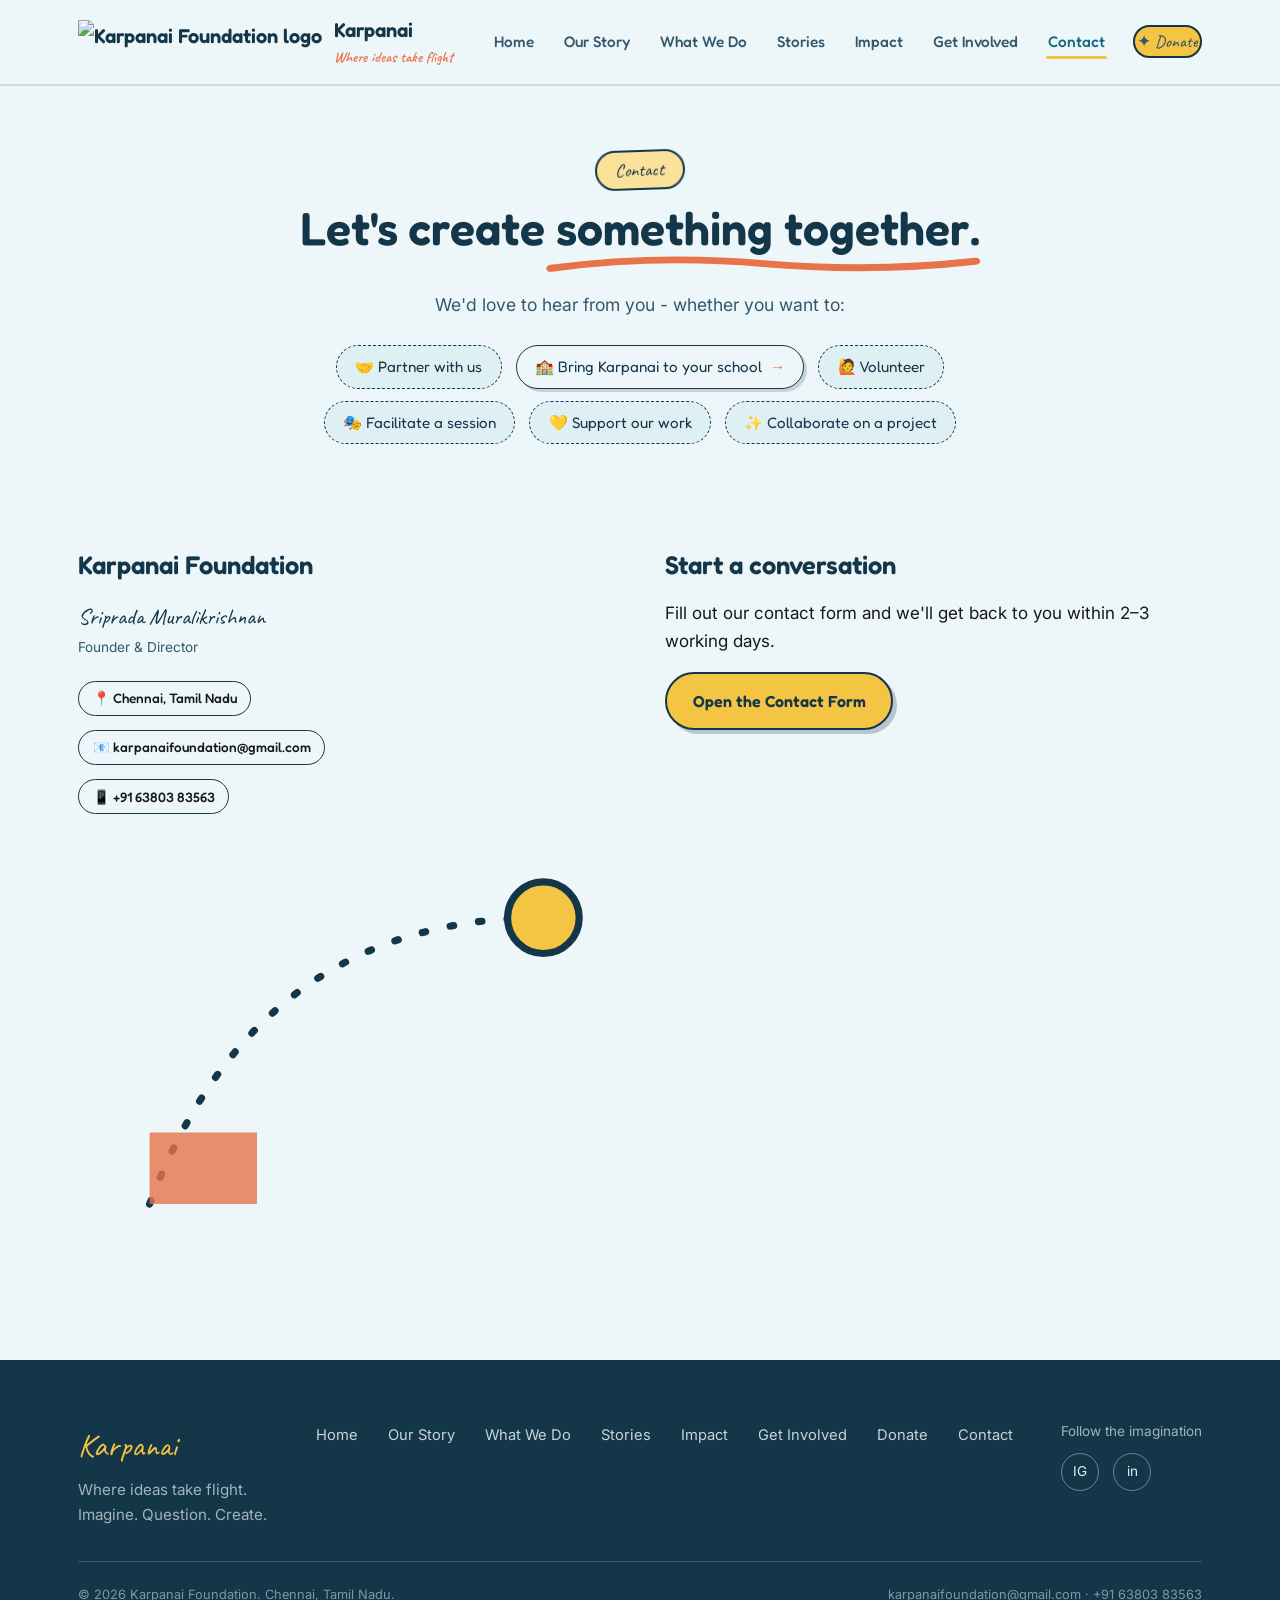
==== contact/index.html @ 03db067e "Redesign site: clean URLs, real photo galleries, and content updates - Convert all inner pages to cl" ====
<!DOCTYPE html>
<html lang="en">
<head>
<meta charset="UTF-8">
<meta name="viewport" content="width=device-width, initial-scale=1.0">
<title>Contact | Karpanai Foundation</title>
<meta name="description" content="Let's create something together. Get in touch with Karpanai Foundation.">
<link rel="icon" href="../assets/logo.jpg">
<link rel="stylesheet" href="../css/style.css">
</head>
<body>
<div id="top"></div>
<header class="site-header">
  <nav class="nav">
    <a class="nav-brand" href="../">
      <img src="../assets/logo.jpg" alt="Karpanai Foundation logo">
      <span>Karpanai<small>Where ideas take flight</small></span>
    </a>
    <ul class="nav-links" id="navLinks">
      <li><a href="../">Home</a></li>
      <li><a href="../our-story/">Our Story</a></li>
      <li><a href="../what-we-do/">What We Do</a></li>
      <li><a href="../stories/">Stories</a></li>
      <li><a href="../impact/">Impact</a></li>
      <li><a href="../get-involved/">Get Involved</a></li>
      <li><a href="../contact/">Contact</a></li>
      <li><a href="../donate/" class="nav-cta">✦ Donate</a></li>
    </ul>
    <button class="nav-toggle" id="navToggle" aria-label="Toggle menu" aria-expanded="false">
      <span></span><span></span><span></span>
    </button>
  </nav>
</header>


<section class="page-hero">
  <div class="wrap reveal">
    <span class="badge">Contact</span>
    <h1>Let's create <span class="doodle-underline">something together<svg viewBox="0 0 260 20" preserveAspectRatio="none"><path d="M2 14 Q65 2 130 10 T258 8"/></svg></span>.</h1>
    <p class="lede">We'd love to hear from you - whether you want to:</p>
    <div class="want-list reveal reveal-delay-1">
      <span class="want-item">🤝 Partner with us</span>
      <a class="want-item want-link" href="https://forms.gle/ihF481cq6wDAvECj9" target="_blank" rel="noopener">🏫 Bring Karpanai to your school <span class="want-arrow">→</span></a>
      <span class="want-item">🙋 Volunteer</span>
      <span class="want-item">🎭 Facilitate a session</span>
      <span class="want-item">💛 Support our work</span>
      <span class="want-item">✨ Collaborate on a project</span>
    </div>
  </div>
</section>

<section class="section-tight">
  <div class="wrap two-col" style="align-items:flex-start;">
    <div class="reveal">
      <h2>Karpanai Foundation</h2>
      <p style="font-family:var(--font-hand); font-size:1.4rem; color:var(--ink); margin-bottom:0;">Sriprada Muralikrishnan</p>
      <p class="small-note" style="margin-bottom:22px;">Founder & Director</p>
      <div class="pill-list" style="flex-direction:column; align-items:flex-start; gap:14px;">
        <span class="pill">📍 Chennai, Tamil Nadu</span>
        <span class="pill">📧 <a href="mailto:karpanaifoundation@gmail.com">karpanaifoundation@gmail.com</a></span>
        <span class="pill">📱 <a href="tel:+916380383563">+91 63803 83563</a></span>
      </div>
      <div class="mt-lg" aria-hidden="true">
        <svg viewBox="0 0 300 220" width="100%">
          <path d="M40 190 q60 -160 220 -160" stroke="#143649" stroke-width="4" fill="none" stroke-dasharray="2 14" stroke-linecap="round"/>
          <circle cx="260" cy="30" r="20" fill="#F4C542" stroke="#143649" stroke-width="4"/>
          <path d="M40 190 h60 v-40 h-60 Z" fill="#E8734A" opacity=".8"/>
        </svg>
      </div>
    </div>

    <div class="reveal reveal-delay-2">
      <h2>Start a conversation</h2>
      <p>Fill out our contact form and we'll get back to you within 2–3 working days.</p>
      <a href="https://forms.gle/n31mEGHjFD6ANVn47" target="_blank" rel="noopener" class="btn btn-yellow">Open the Contact Form</a>
    </div>
  </div>
</section>

<footer class="site-footer">
  <div class="wrap">
    <div class="footer-top">
      <div>
        <div class="footer-brand">Karpanai</div>
        <div class="footer-tag">Where ideas take flight.<br>Imagine. Question. Create.</div>
      </div>
      <ul class="footer-nav">
        <li><a href="../">Home</a></li>
        <li><a href="../our-story/">Our Story</a></li>
        <li><a href="../what-we-do/">What We Do</a></li>
        <li><a href="../stories/">Stories</a></li>
        <li><a href="../impact/">Impact</a></li>
        <li><a href="../get-involved/">Get Involved</a></li>
        <li><a href="../donate/">Donate</a></li>
        <li><a href="../contact/">Contact</a></li>
      </ul>
      <div>
        <div class="small-note" style="color:rgba(237,247,250,.65); margin-bottom:10px;">Follow the imagination</div>
        <div class="footer-social">
          <a href="https://instagram.com" target="_blank" rel="noopener" aria-label="Instagram">IG</a>
          <a href="https://linkedin.com" target="_blank" rel="noopener" aria-label="LinkedIn">in</a>
        </div>
      </div>
    </div>
    <div class="footer-bottom">
      <span>© <span id="year"></span> Karpanai Foundation. Chennai, Tamil Nadu.</span>
      <span>karpanaifoundation@gmail.com · +91 63803 83563</span>
    </div>
  </div>
</footer>
<a href="#top" id="toTop" aria-label="Back to top">↑</a>
<script src="https://code.jquery.com/jquery-3.7.1.min.js"></script>
<script src="../js/main.js"></script>
<script>document.getElementById('year').textContent = new Date().getFullYear();</script>
</body>
</html>
---- css/style.css ----
/* ==========================================================================
   KARPANAI FOUNDATION — "Sketchbook" Design System
   Where ideas take flight.
   ========================================================================== */

@import url('https://fonts.googleapis.com/css2?family=Caveat:wght@500;600;700&family=Fredoka:wght@400;500;600;700&family=Inter:ital,wght@0,400;0,500;0,600;0,700;1,400&display=swap');

:root{
  --ink:        #143649;
  --ink-soft:   #34586C;
  --brand:      #2CA9D2;
  --brand-text: #136680;
  --yellow:     #F4C542;
  --yellow-soft:#FBE29B;
  --paper:      #EDF7FA;
  --paper-dim:  #DFF0F5;
  --charcoal:   #171717;
  --coral:      #E8734A;
  --line:       rgba(20,54,73,0.14);
  --line-soft:  rgba(20,54,73,0.08);
  --shadow:     rgba(20,54,73,0.16);

  --font-hand:   'Caveat', cursive;
  --font-head:   'Fredoka', sans-serif;
  --font-body:   'Inter', sans-serif;

  --radius: 22px;
  --wrap: 1180px;
}

/* ---------- Reset ---------- */
*, *::before, *::after{ box-sizing: border-box; }
html{ scroll-behavior: smooth; }
body{
  margin:0;
  background: var(--paper);
  color: var(--charcoal);
  font-family: var(--font-body);
  font-size: 17px;
  line-height: 1.65;
  -webkit-font-smoothing: antialiased;
  overflow-x: hidden;
}
img{ max-width: 100%; display:block; }
a{ color: inherit; text-decoration: none; }
ul{ margin:0; padding:0; list-style:none; }
button{ font-family: inherit; cursor:pointer; }
h1,h2,h3,h4{ font-family: var(--font-head); margin: 0 0 .5em; color: var(--ink); font-weight: 600; }
p{ margin: 0 0 1em; }

.wrap{
  max-width: var(--wrap);
  margin: 0 auto;
  padding: 0 28px;
}

/* subtle notebook-paper texture on the whole page */
body::before{
  content:"";
  position: fixed;
  inset:0;
  pointer-events:none;
  z-index: 0;
  opacity:.5;
  background-image:
    radial-gradient(rgba(20,54,73,0.035) 1px, transparent 1px);
  background-size: 22px 22px;
}

/* ---------- Focus ---------- */
a:focus-visible, button:focus-visible, input:focus-visible, textarea:focus-visible, select:focus-visible{
  outline: 3px solid var(--coral);
  outline-offset: 3px;
  border-radius: 4px;
}

/* ==========================================================================
   Hand-drawn utility bits
   ========================================================================== */

/* wobbly underline drawn under a highlighted word */
.doodle-underline{
  position: relative;
  display: inline-block;
}
.doodle-underline svg{
  position:absolute;
  left: -2%;
  bottom: -.18em;
  width: 104%;
  height: .5em;
  overflow: visible;
}
.doodle-underline svg path{
  stroke: var(--coral);
  stroke-width: 6;
  fill:none;
  stroke-linecap: round;
  stroke-dasharray: 400;
  stroke-dashoffset: 400;
  transition: stroke-dashoffset 1s ease;
}
.doodle-underline.in-view svg path{ stroke-dashoffset: 0; }

.tape{
  position:absolute;
  width:70px; height:26px;
  background: rgba(244,197,66,.55);
  border: 1px solid rgba(20,54,73,.12);
  box-shadow: 0 3px 6px rgba(20,54,73,.12);
}

.torn-divider{
  width:100%;
  height: 46px;
  display:block;
  margin-top:-1px;
}

.eyebrow{
  font-family: var(--font-hand);
  font-size: 1.5rem;
  color: var(--coral);
  display:inline-flex;
  align-items:center;
  gap:.5em;
  margin-bottom:.4em;
  transform: rotate(-1.5deg);
}
.eyebrow .pin{ font-size:1rem; }

.badge{
  display:inline-block;
  font-family: var(--font-hand);
  font-size:1.15rem;
  color: var(--ink);
  border:2px solid var(--ink);
  border-radius: 999px;
  padding: .15em 1em;
  transform: rotate(-2deg);
  background: var(--yellow-soft);
}

/* ==========================================================================
   Buttons
   ========================================================================== */
.btn{
  position:relative;
  display:inline-flex;
  align-items:center;
  gap:.5em;
  font-family: var(--font-head);
  font-weight:600;
  font-size: 1rem;
  padding: .85em 1.6em;
  border-radius: 999px;
  border: 2.5px solid var(--ink);
  background: var(--ink);
  color: var(--paper);
  transition: transform .18s ease, box-shadow .18s ease, background .18s ease, color .18s ease;
  box-shadow: 4px 4px 0 rgba(20,54,73,.35);
}
.btn:hover{ transform: translate(-2px,-2px); box-shadow: 6px 6px 0 rgba(20,54,73,.35); }
.btn:active{ transform: translate(0,0); box-shadow: 2px 2px 0 rgba(20,54,73,.35); }
.btn.btn-yellow{ background: var(--yellow); color: var(--ink); border-color: var(--ink); box-shadow: 4px 4px 0 rgba(20,54,73,.25); }
.btn.btn-ghost{ background: transparent; color: var(--ink); }
.btn.btn-coral{ background: var(--coral); border-color: var(--coral); color:var(--paper); box-shadow: 4px 4px 0 rgba(232,115,74,.35);}

.btn-row{ display:flex; flex-wrap:wrap; gap: 16px; }

/* ==========================================================================
   Navigation
   ========================================================================== */
.site-header{
  position: sticky; top:0; z-index: 100;
  background: rgba(237,247,250,.9);
  backdrop-filter: blur(6px);
  border-bottom: 2px solid var(--line);
}
.nav{
  display:flex;
  align-items:center;
  justify-content:space-between;
  padding: 14px 28px;
  max-width: var(--wrap);
  margin: 0 auto;
}
.nav-brand{
  display:flex; align-items:center; gap:12px;
  font-family: var(--font-head);
  font-weight:600;
  font-size:1.25rem;
  color: var(--ink);
}
.nav-brand img{ height:44px; width:auto; }
.nav-brand small{
  display:block;
  font-family: var(--font-hand);
  font-size: .95rem;
  color: var(--coral);
  font-weight:600;
  margin-top:-2px;
}
.nav-links{
  display:flex; align-items:center; gap: 26px;
  font-family: var(--font-head);
  font-size: .96rem;
  font-weight:500;
}
.nav-links a{
  position:relative;
  padding: 4px 2px;
  color: var(--ink-soft);
}
.nav-links a:hover, .nav-links a.active{ color: var(--brand-text); }
.nav-links a.active::after{
  content:"";
  position:absolute; left:0; right:0; bottom:-4px;
  height:3px; background: var(--yellow);
  border-radius: 3px;
}
.nav-cta{
  font-family: var(--font-hand);
  font-size:1.05rem;
  color: var(--ink);
  background: var(--yellow);
  padding: .35em 1em;
  border-radius: 999px;
  border: 2px solid var(--ink);
  transform: rotate(-2deg);
}
.nav-toggle{
  display:none;
  flex-direction:column; gap:5px;
  background:none; border:none; padding:6px;
}
.nav-toggle span{ width:26px; height:3px; background: var(--ink); border-radius:2px; }

@media (max-width: 900px){
  .nav-links{
    position:fixed; inset: 70px 0 0 0;
    background: var(--paper);
    flex-direction:column;
    align-items:flex-start;
    padding: 30px 34px;
    gap: 22px;
    font-size: 1.2rem;
    transform: translateY(-110%);
    transition: transform .3s ease;
    overflow-y:auto;
  }
  .nav-links.open{ transform: translateY(0); }
  .nav-toggle{ display:flex; }
}

/* ==========================================================================
   Hero
   ========================================================================== */
.hero{
  position:relative;
  padding: 90px 0 70px;
  overflow:hidden;
}
.hero .wrap{
  display:grid;
  grid-template-columns: 1.15fr .85fr;
  gap: 50px;
  align-items:center;
  position:relative; z-index:2;
}
.hero h1{
  font-size: clamp(2.1rem, 4.4vw, 3.4rem);
  line-height:1.14;
  letter-spacing:-.01em;
}
.hero .lede{
  font-size: 1.15rem;
  color: var(--ink-soft);
  max-width: 46ch;
}
.hero-art{
  position:relative;
}
.floaty{ animation: floaty 5s ease-in-out infinite; }
@keyframes floaty{
  0%,100%{ transform: translateY(0) rotate(var(--r,0deg)); }
  50%{ transform: translateY(-10px) rotate(var(--r,0deg)); }
}

.page-hero{
  padding: 64px 0 46px;
  text-align:center;
}
.page-hero h1{ font-size: clamp(2rem,4vw,2.9rem); }
.page-hero .lede{ max-width: 60ch; margin: 0 auto; color: var(--ink-soft); font-size:1.1rem; }

/* subject chips line: History → Theatre etc */
.chip-line{
  display:flex; flex-wrap:wrap; gap: 14px 22px;
  margin-top: 26px;
  font-family: var(--font-head);
  font-size: .95rem;
}
.chip-line span, .chip-line a{
  display:inline-flex; align-items:center; gap:8px;
  background: var(--paper-dim);
  border:1.5px dashed var(--ink);
  border-radius: 999px;
  padding: .4em 1em;
}
.chip-line span b, .chip-line a b{ color: var(--coral); font-weight:600; }
.chip-line a{
  color: var(--ink);
  text-decoration: none;
  cursor: pointer;
  border-style: solid;
  box-shadow: 3px 3px 0 rgba(20,54,73,.18);
  transition: background .18s ease, transform .18s ease, box-shadow .18s ease;
}
.chip-line a:hover{
  background: var(--yellow-soft);
  transform: translate(-2px,-2px);
  box-shadow: 5px 5px 0 rgba(20,54,73,.25);
}
.chip-line a:active{
  transform: translate(0,0);
  box-shadow: 1px 1px 0 rgba(20,54,73,.25);
}
.chip-hint{
  margin: 10px 0 0;
  font-family: var(--font-hand);
  font-size: 1.05rem;
  color: var(--ink-soft);
}
.chip-hint-point{
  display:inline-block;
  animation: point-nudge 1.6s ease-in-out infinite;
}
@keyframes point-nudge{
  0%, 60%, 100%{ transform: translateX(0) rotate(0deg); }
  15%{ transform: translateX(6px) rotate(-8deg); }
  30%{ transform: translateX(0) rotate(0deg); }
  45%{ transform: translateX(6px) rotate(-8deg); }
}

/* "Whether you want to..." list (contact page) */
.want-list{
  display:flex; flex-wrap:wrap; justify-content:center; gap: 12px 14px;
  max-width: 760px;
  margin: 26px auto 0;
  font-family: var(--font-head);
  font-size: .95rem;
}
.want-item{
  display:inline-flex; align-items:center; gap:8px;
  background: var(--paper-dim);
  border: 1.5px dashed var(--ink);
  border-radius: 999px;
  padding: .55em 1.2em;
  color: var(--ink);
}
.want-item.want-link{
  color: var(--ink);
  text-decoration: none;
  cursor: pointer;
  border-style: solid;
  background: var(--paper);
  box-shadow: 3px 3px 0 rgba(20,54,73,.18);
  transition: background .18s ease, transform .18s ease, box-shadow .18s ease;
}
.want-item.want-link:hover{
  background: var(--yellow-soft);
  transform: translate(-2px,-2px);
  box-shadow: 5px 5px 0 rgba(20,54,73,.25);
}
.want-item.want-link:active{
  transform: translate(0,0);
  box-shadow: 1px 1px 0 rgba(20,54,73,.25);
}
.want-arrow{ color: var(--coral); font-weight:600; }
@media (max-width: 560px){
  .want-list{ flex-direction:column; align-items:stretch; }
  .want-item{ justify-content:center; }
}

/* ==========================================================================
   Sections / generic
   ========================================================================== */
section{ position:relative; padding: 78px 0; z-index:1; }
.section-tight{ padding: 54px 0; }
.section-alt{ background: var(--ink); color: var(--paper); }
.section-alt h2, .section-alt h3{ color: var(--paper); }
.section-alt .eyebrow{ color: var(--yellow); }
.section-yellow{ background: var(--yellow-soft); }
.section-paper-dim{ background: var(--paper-dim); }

.section-head{ max-width: 720px; margin-bottom: 42px; }
.section-head.center{ margin-left:auto; margin-right:auto; text-align:center; }
.section-head h2{ font-size: clamp(1.6rem, 3vw, 2.3rem); }

.two-col{ display:grid; grid-template-columns: 1fr 1fr; gap: 50px; align-items:center; }
.three-col{ display:grid; grid-template-columns: repeat(3,1fr); gap: 26px; }
.four-col{ display:grid; grid-template-columns: repeat(4,1fr); gap: 22px; }
.six-col{ display:grid; grid-template-columns: repeat(6,1fr); gap: 20px; }

@media (max-width: 980px){
  .hero .wrap{ grid-template-columns: 1fr; }
  .two-col{ grid-template-columns: 1fr; }
  .three-col{ grid-template-columns: 1fr 1fr; }
  .four-col{ grid-template-columns: 1fr 1fr; }
  .six-col{ grid-template-columns: 1fr 1fr; }
}
@media (max-width: 560px){
  .three-col, .four-col, .six-col{ grid-template-columns: 1fr; }
}

/* ---------- cards ---------- */
.card{
  background: var(--paper);
  border: 2px solid var(--ink);
  border-radius: var(--radius);
  padding: 28px;
  box-shadow: 5px 5px 0 rgba(20,54,73,.14);
  transition: transform .2s ease, box-shadow .2s ease;
}
.card:hover{ transform: translateY(-4px); box-shadow: 7px 8px 0 rgba(20,54,73,.18); }
.card .icon{ font-size: 2.1rem; display:block; margin-bottom: 10px; }
.card h3{ font-size:1.2rem; margin-bottom:.35em; }
.card p{ color: var(--ink-soft); margin-bottom:0; font-size:.98rem; }

.card-tilt:nth-child(3n+1){ transform: rotate(-1deg); }
.card-tilt:nth-child(3n+2){ transform: rotate(0.8deg); }
.card-tilt:nth-child(3n+3){ transform: rotate(-0.6deg); }
.card-tilt:hover{ transform: translateY(-4px) rotate(0deg); }

/* value cards */
.value-card{ text-align:center; }
.value-card .icon{ font-size:2.4rem; }

/* ---------- reveal-on-scroll ---------- */
.reveal{ opacity:0; transform: translateY(28px); transition: opacity .7s ease, transform .7s ease; }
.reveal.in-view{ opacity:1; transform: translateY(0); }
.reveal-delay-1.in-view{ transition-delay:.08s; }
.reveal-delay-2.in-view{ transition-delay:.16s; }
.reveal-delay-3.in-view{ transition-delay:.24s; }
.reveal-delay-4.in-view{ transition-delay:.32s; }

/* ==========================================================================
   Interactive: subject picker (home)
   ========================================================================== */
.picker{
  display:grid;
  grid-template-columns: 260px 1fr;
  gap: 40px;
  align-items:flex-start;
}
.picker-list{ display:flex; flex-direction:column; gap:10px; }
.picker-btn{
  text-align:left;
  background: var(--paper);
  border: 2px solid var(--ink);
  border-radius: 14px;
  padding: 14px 18px;
  font-family: var(--font-head);
  font-weight:600;
  font-size: 1rem;
  color: var(--ink);
  display:flex; align-items:center; justify-content:space-between;
}
.picker-btn .tag{ font-family: var(--font-body); font-weight:400; font-size:.8rem; color: var(--ink-soft); }
.picker-btn.active{ background: var(--yellow); box-shadow: 4px 4px 0 rgba(20,54,73,.2); }
.picker-stage{
  background: var(--paper-dim);
  border: 2px dashed var(--ink);
  border-radius: var(--radius);
  padding: 40px;
  min-height: 260px;
  display:flex; flex-direction:column; justify-content:center;
  position:relative;
}
.picker-stage h3{ font-family: var(--font-hand); font-size:2.2rem; color: var(--coral); margin-bottom:.2em; }
.picker-stage p{ font-size:1.05rem; color: var(--ink-soft); max-width: 46ch; }
.picker-resource{
  display:inline-block;
  font-family: var(--font-head);
  font-weight:600;
  color: var(--brand-text);
  text-decoration: none;
  margin: 2px 0 16px;
}
.picker-resource:hover{ text-decoration: underline; }
@media (max-width: 800px){ .picker{ grid-template-columns: 1fr; } }

/* ==========================================================================
   Numbers / impact stats — handwritten, not corporate
   ========================================================================== */
.stat{
  text-align:center;
  padding: 18px 10px;
}
.stat .num{
  font-family: var(--font-hand);
  font-size: 3.1rem;
  color: var(--ink);
  line-height:1;
  display:inline-block;
  position:relative;
}
.stat:nth-child(odd) .num{ color: var(--coral); }
.stat .label{
  margin-top:8px;
  font-size:.92rem;
  color: var(--ink-soft);
  font-family: var(--font-body);
}
.section-alt .stat:nth-child(even) .num{ color: var(--paper); }
.section-alt .stat .label{ color: rgba(237,247,250,.72); }

/* ==========================================================================
   Karpanai way — circular journey
   ========================================================================== */
.journey{
  display:flex; flex-wrap:wrap; justify-content:center; align-items:center; gap: 6px;
}
.journey .step{
  font-family: var(--font-head);
  font-weight:600;
  background: var(--paper);
  border: 2px solid var(--ink);
  border-radius: 999px;
  padding: .7em 1.3em;
  font-size: .95rem;
}
.journey .step:nth-child(4n+1){ background: var(--yellow-soft); }
.journey .arrow{ font-size:1.4rem; color: var(--coral); }

/* ==========================================================================
   Story spotlight
   ========================================================================== */
.story-panel{
  background: var(--paper);
  border: 2px solid var(--ink);
  border-radius: var(--radius);
  padding: 40px;
  box-shadow: 6px 6px 0 rgba(20,54,73,.14);
  position:relative;
}
.story-panel .quote-mark{
  font-family: var(--font-hand);
  font-size: 5rem;
  color: var(--yellow);
  line-height:0;
  position:absolute; top:26px; left:26px;
}

/* ==========================================================================
   Footer
   ========================================================================== */
.site-footer{
  background: var(--ink);
  color: var(--paper-dim);
  padding: 60px 0 26px;
  margin-top: 40px;
}
.footer-top{
  display:flex; justify-content:space-between; align-items:flex-start; flex-wrap:wrap; gap: 34px;
  padding-bottom: 34px; border-bottom: 1px solid rgba(237,247,250,.18);
}
.footer-brand{ font-family: var(--font-hand); font-size:2rem; color: var(--yellow); }
.footer-tag{ font-size:.95rem; color: rgba(237,247,250,.65); margin-top:4px; }
.footer-nav{ display:flex; gap: 30px; flex-wrap:wrap; }
.footer-nav a{ font-size:.92rem; color: rgba(237,247,250,.82); }
.footer-nav a:hover{ color: var(--yellow); }
.footer-social{ display:flex; gap:14px; }
.footer-social a{
  width:38px; height:38px; border-radius:50%;
  border:1.5px solid rgba(237,247,250,.4);
  display:flex; align-items:center; justify-content:center;
  font-size:.85rem;
}
.footer-social a:hover{ background: var(--yellow); color: var(--ink); border-color: var(--yellow); }
.footer-bottom{
  display:flex; justify-content:space-between; flex-wrap:wrap; gap:10px;
  padding-top: 22px; font-size:.8rem; color: rgba(237,247,250,.5);
}

/* ==========================================================================
   Forms
   ========================================================================== */
.form-field{ margin-bottom: 20px; }
.form-field label{ display:block; font-family: var(--font-head); font-weight:500; margin-bottom:6px; font-size:.94rem; }
.form-field input, .form-field textarea, .form-field select{
  width:100%;
  border: 2px solid var(--ink);
  border-radius: 12px;
  padding: 12px 14px;
  font-family: var(--font-body);
  font-size: 1rem;
  background: var(--paper);
  color: var(--charcoal);
}
.form-field textarea{ min-height:130px; resize:vertical; }
.checkbox-grid{ display:grid; grid-template-columns: 1fr 1fr; gap: 10px; }
.checkbox-grid label{ display:flex; align-items:center; gap:8px; font-family: var(--font-body); font-weight:400; font-size:.94rem; }
.checkbox-grid input{ width:auto; }
.form-note{ font-size:.85rem; color: var(--ink-soft); margin-top:8px; }
.form-success{
  display:none;
  background: var(--yellow-soft);
  border: 2px solid var(--ink);
  border-radius: 14px;
  padding: 18px 22px;
  font-family: var(--font-head);
  margin-top: 18px;
}

/* ==========================================================================
   Donate page
   ========================================================================== */
.donate-box{
  background: var(--paper);
  border: 2px solid var(--ink);
  border-radius: var(--radius);
  padding: 34px;
  box-shadow: 6px 6px 0 rgba(20,54,73,.14);
}
.donate-row{ display:flex; justify-content:space-between; border-bottom: 1px dashed var(--line); padding: 12px 0; font-family: var(--font-body); }
.donate-row b{ font-family: var(--font-head); }
.qr-box{
  width: 190px; height:190px; margin: 20px auto 0;
  border: 2px dashed var(--ink); border-radius: 16px;
  display:flex; align-items:center; justify-content:center;
  font-family: var(--font-hand); color: var(--ink-soft); text-align:center; padding:10px;
}
.copy-btn{
  font-family: var(--font-body); font-size:.78rem;
  border: 1.5px solid var(--ink); border-radius:8px; background:transparent;
  padding: 3px 9px; margin-left:8px;
}
.copy-btn:hover{ background: var(--yellow); }

/* ==========================================================================
   Flipbook (Method section)
   ========================================================================== */
.flipbook{ display:grid; grid-template-columns: repeat(3,1fr); gap: 22px; }
.flip-card{
  perspective: 1200px;
  height: 230px;
}
.flip-inner{
  position:relative; width:100%; height:100%;
  transition: transform .6s;
  transform-style: preserve-3d;
}
.flip-card.flipped .flip-inner{ transform: rotateY(180deg); }
.flip-face{
  position:absolute; inset:0;
  backface-visibility:hidden;
  border-radius: var(--radius);
  border: 2px solid var(--ink);
  padding: 24px;
  display:flex; flex-direction:column; justify-content:center;
  background: var(--paper);
}
.flip-front{ text-align:center; }
.flip-front .big-emoji{ font-size:2.6rem; display:block; margin-bottom:8px; }
.flip-front span.tap{ font-family: var(--font-hand); color: var(--coral); font-size:1rem; margin-top:10px; display:block; }
.flip-back{ transform: rotateY(180deg); background: var(--ink); color: var(--paper); }
.flip-back ol{ list-style:decimal; padding-left: 1.1em; font-size:.92rem; }
.flip-back li{ margin-bottom: 6px; }
@media (max-width: 800px){ .flipbook{ grid-template-columns: 1fr; } }

/* ==========================================================================
   Canvas interactive
   ========================================================================== */
.canvas-wrap{
  background: var(--paper);
  border: 2px solid var(--ink);
  border-radius: var(--radius);
  padding: 22px;
  box-shadow: 6px 6px 0 rgba(20,54,73,.14);
}
.canvas-toolbar{ display:flex; align-items:center; justify-content:space-between; margin-bottom:12px; flex-wrap:wrap; gap:10px; }
.color-dot{
  width:26px; height:26px; border-radius:50%; border:2px solid var(--ink); cursor:pointer;
}
.color-dot.active{ box-shadow: 0 0 0 3px var(--yellow); }
#imaginationCanvas{
  width:100%; height: 340px;
  background: var(--paper-dim);
  border: 1.5px dashed var(--ink);
  border-radius: 14px;
  touch-action:none;
  cursor: crosshair;
}
.canvas-caption{
  text-align:center; font-family: var(--font-hand); font-size:1.4rem; color:var(--coral); margin-top:16px;
}

/* ==========================================================================
   Story cards (stories page)
   ========================================================================== */
.story-grid{ display:grid; grid-template-columns: repeat(3,1fr); gap: 26px; }
.story-card{
  background: var(--paper); border:2px solid var(--ink); border-radius: var(--radius);
  overflow:hidden; box-shadow: 5px 5px 0 rgba(20,54,73,.14);
}
.story-card .story-thumb{
  height: 150px; display:flex; align-items:center; justify-content:center;
  font-size: 2.6rem; background: var(--yellow-soft);
}
.story-card .story-body{ padding: 20px; }
.story-card .story-cat{ font-family: var(--font-hand); color: var(--coral); font-size:1.05rem; }
.story-card h3{ font-size:1.1rem; margin: .2em 0 .3em; }
.story-card p{ font-size:.92rem; color: var(--ink-soft); margin-bottom: .8em; }
.story-card a{ font-family: var(--font-head); font-weight:600; font-size:.9rem; color: var(--ink); }
.story-tabs{ display:flex; flex-wrap:wrap; gap:10px; margin-bottom: 30px; }
.story-tab{
  font-family: var(--font-head); font-size:.9rem; font-weight:500;
  border: 2px solid var(--ink); border-radius:999px; padding:.5em 1.1em; background:transparent; color:var(--ink);
}
.story-tab.active{ background: var(--ink); color: var(--paper); }
@media (max-width:900px){ .story-grid{ grid-template-columns: 1fr 1fr; } }
@media (max-width:560px){ .story-grid{ grid-template-columns: 1fr; } }

/* ==========================================================================
   Timeline (founder story)
   ========================================================================== */
.timeline{ position:relative; padding-left: 34px; }
.timeline::before{
  content:""; position:absolute; left:8px; top:6px; bottom:6px; width:3px;
  background: repeating-linear-gradient(var(--ink),var(--ink) 8px, transparent 8px, transparent 15px);
}
.timeline .t-item{ position:relative; margin-bottom: 30px; }
.timeline .t-item::before{
  content:""; position:absolute; left:-34px; top:4px; width:16px; height:16px; border-radius:50%;
  background: var(--yellow); border: 2.5px solid var(--ink);
}
.timeline h4{ margin-bottom:.2em; }
.timeline p{ color: var(--ink-soft); }

/* ==========================================================================
   Misc
   ========================================================================== */
.center{ text-align:center; }
.mt-lg{ margin-top: 50px; }
.hr-doodle{
  width: 140px; height: 18px; margin: 40px auto; opacity:.6;
}
.small-note{ font-size:.85rem; color: var(--ink-soft); }

.pill-list{ display:flex; flex-wrap:wrap; gap:10px; }
.pill{
  font-family: var(--font-head); font-size:.85rem; font-weight:500;
  border:1.5px solid var(--ink); border-radius: 999px; padding: .4em 1em; background: var(--paper);
}

/* back to top */
#toTop{
  position:fixed; right:22px; bottom:22px; z-index: 90;
  width:48px; height:48px; border-radius:50%;
  background: var(--yellow); border:2px solid var(--ink);
  display:flex; align-items:center; justify-content:center;
  font-size:1.2rem; box-shadow: 3px 3px 0 rgba(20,54,73,.25);
  opacity:0; pointer-events:none; transition: opacity .25s ease, transform .25s ease;
}
#toTop.show{ opacity:1; pointer-events:auto; }
#toTop:hover{ transform: translateY(-3px); }

::selection{ background: var(--yellow); color: var(--ink); }

/* scrapbook gallery - photos & artifacts, taped into the sketchbook */
.scrap-gallery{
  display:flex;
  flex-wrap:wrap;
  gap: 34px 28px;
  justify-content:center;
  padding: 20px 10px 10px;
}
.scrap-item{
  position:relative;
  display:block;
  background: var(--paper);
  border: 2px solid var(--ink);
  padding: 12px 12px 0;
  width: 240px;
  box-shadow: 6px 7px 0 rgba(20,54,73,.16);
  cursor: zoom-in;
  transition: transform .22s ease, box-shadow .22s ease;
}
.scrap-item:nth-child(5n+1){ transform: rotate(-3deg); }
.scrap-item:nth-child(5n+2){ transform: rotate(2.4deg); }
.scrap-item:nth-child(5n+3){ transform: rotate(-1.6deg); }
.scrap-item:nth-child(5n+4){ transform: rotate(3deg); }
.scrap-item:nth-child(5n+5){ transform: rotate(-2.2deg); }
.scrap-item:hover{
  transform: rotate(0deg) translateY(-6px) scale(1.03);
  box-shadow: 8px 10px 0 rgba(20,54,73,.22);
  z-index: 5;
}
.scrap-item:focus-visible{ outline: 3px solid var(--brand); outline-offset: 4px; }
.scrap-photo{
  display:block;
  width: 100%;
  height: 220px;
  object-fit: cover;
  background: var(--paper-dim);
  border: 1px solid var(--line);
}
/* for wide banner/document images that would lose their text if cropped */
.scrap-item-wide{ width: 340px; }
.scrap-item-wide .scrap-photo{ height: 112px; object-fit: contain; }
.scrap-cap{
  padding: 12px 4px 16px;
  font-family: var(--font-hand);
  font-size: 1.2rem;
  color: var(--ink);
  text-align:center;
  line-height:1.25;
}
.scrap-tape{
  position:absolute;
  top: -14px; left:50%;
  transform: translateX(-50%) rotate(-2deg);
  width: 64px; height: 24px;
  background: rgba(244,197,66,.6);
  border: 1px solid rgba(20,54,73,.15);
  box-shadow: 0 2px 4px rgba(20,54,73,.15);
}
.scrap-zoom{
  position:absolute;
  top:10px; right:10px;
  width: 30px; height:30px;
  border-radius:50%;
  background: var(--paper);
  border: 2px solid var(--ink);
  display:flex; align-items:center; justify-content:center;
  font-size: .95rem;
  opacity:0;
  transform: scale(.7);
  transition: opacity .18s ease, transform .18s ease;
}
.scrap-item:hover .scrap-zoom, .scrap-item:focus-visible .scrap-zoom{ opacity:1; transform: scale(1); }

/* a scrapbook item that opens a document (PDF) rather than an image */
.scrap-doc .scrap-photo{
  display:flex; flex-direction:column; align-items:center; justify-content:center; gap:10px;
  color: var(--ink-soft);
}
.scrap-doc-icon{
  width:54px; height:70px;
  background: var(--paper);
  border: 2px solid var(--ink);
  border-radius: 4px;
  position:relative;
}
.scrap-doc-icon::before{
  content:"";
  position:absolute; top:14px; left:10px; right:10px; height:2px;
  background: var(--ink-soft);
  box-shadow: 0 8px 0 var(--ink-soft), 0 16px 0 var(--ink-soft), 0 24px 0 var(--ink-soft);
}
.scrap-doc-icon::after{
  content:"PDF";
  position:absolute; left:50%; bottom:-9px; transform:translateX(-50%);
  background: var(--coral);
  color: var(--paper);
  font-family: var(--font-head); font-weight:600; font-size:.62rem; letter-spacing:.03em;
  padding: 1px 6px; border-radius:3px;
}
.scrap-doc .scrap-cap small{ display:block; color: var(--ink-soft); font-family: var(--font-body); font-size:.78rem; margin-top:2px; }

@media (max-width: 560px){
  .scrap-item{ width: 44vw; }
  .scrap-photo{ height: 34vw; }
  .scrap-item-wide{ width: 84vw; }
  .scrap-item-wide .scrap-photo{ height: 27vw; }
}

/* ---------- Lightbox ---------- */
.lightbox{
  position: fixed; inset:0; z-index: 300;
  background: rgba(14,10,8,.92);
  display:flex; align-items:center; justify-content:center;
  opacity:0; pointer-events:none;
  transition: opacity .2s ease;
}
.lightbox.open{ opacity:1; pointer-events:auto; }
.lightbox-figure{
  position:relative;
  max-width: min(92vw, 1000px);
  max-height: 86vh;
  display:flex; flex-direction:column; align-items:center;
  gap: 14px;
}
.lightbox-img{
  max-width: 100%;
  max-height: 72vh;
  object-fit: contain;
  border: 3px solid var(--paper);
  background: #000;
  box-shadow: 0 12px 40px rgba(0,0,0,.5);
}
.lightbox-cap{
  color: var(--paper);
  font-family: var(--font-hand);
  font-size: 1.3rem;
  text-align:center;
  max-width: 60ch;
}
.lightbox-counter{
  font-family: var(--font-body);
  font-size:.8rem;
  color: rgba(237,247,250,.6);
  letter-spacing:.04em;
}
.lightbox-btn{
  position:absolute;
  background: var(--paper);
  border: 2px solid var(--ink);
  color: var(--ink);
  border-radius: 50%;
  width: 46px; height:46px;
  display:flex; align-items:center; justify-content:center;
  font-size: 1.3rem;
  cursor:pointer;
  transition: background .15s ease, transform .15s ease;
}
.lightbox-btn:hover{ background: var(--yellow); transform: scale(1.06); }
.lightbox-close{ top: -18px; right: -18px; }
.lightbox-prev{ left: -60px; top:50%; transform: translateY(-50%); }
.lightbox-next{ right: -60px; top:50%; transform: translateY(-50%); }
.lightbox-full{ bottom: -18px; right: -18px; width:40px; height:40px; font-size:1rem; }
@media (max-width: 900px){
  .lightbox-prev{ left:8px; }
  .lightbox-next{ right:8px; }
  .lightbox-close{ top:8px; right:8px; }
  .lightbox-full{ bottom:8px; right:8px; }
}
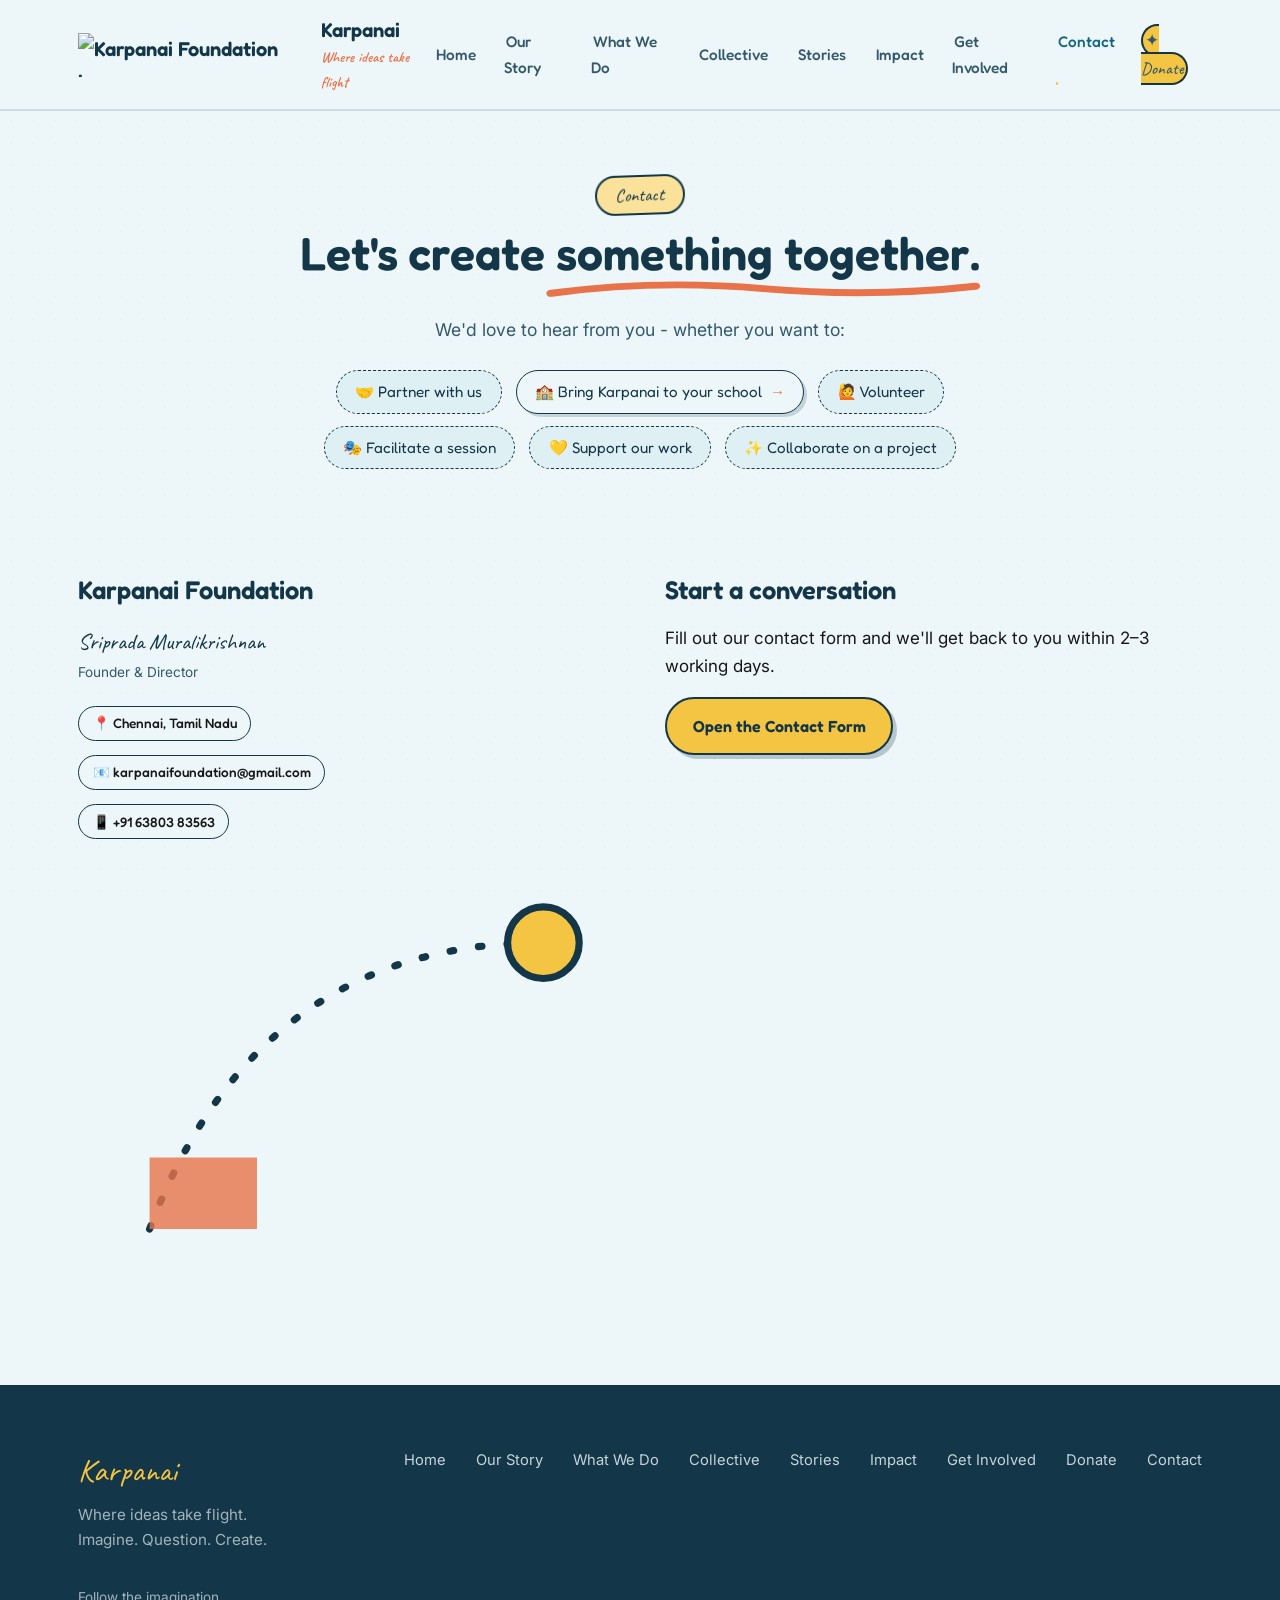
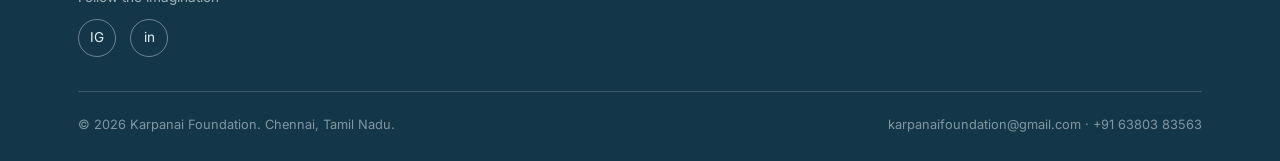
==== commit 54d759c7: "Add Karpanai Collective page and fix hero photo sizing - Add /collective/ page covering Karpanai Col" ====
--- a/contact/index.html
+++ b/contact/index.html
@@ -20,6 +20,7 @@
       <li><a href="../">Home</a></li>
       <li><a href="../our-story/">Our Story</a></li>
       <li><a href="../what-we-do/">What We Do</a></li>
+      <li><a href="../collective/">Collective</a></li>
       <li><a href="../stories/">Stories</a></li>
       <li><a href="../impact/">Impact</a></li>
       <li><a href="../get-involved/">Get Involved</a></li>
@@ -88,6 +89,7 @@
         <li><a href="../">Home</a></li>
         <li><a href="../our-story/">Our Story</a></li>
         <li><a href="../what-we-do/">What We Do</a></li>
+      <li><a href="../collective/">Collective</a></li>
         <li><a href="../stories/">Stories</a></li>
         <li><a href="../impact/">Impact</a></li>
         <li><a href="../get-involved/">Get Involved</a></li>
--- a/css/style.css
+++ b/css/style.css
@@ -280,7 +280,27 @@
 }
 .hero-art{
   position:relative;
-}
+  min-height: 420px;
+  display:flex;
+  align-items:center;
+}
+.hero-art-blob{
+  position:absolute;
+  top:50%; left:50%;
+  width:92%;
+  aspect-ratio: 1/1;
+  transform: translate(-50%,-50%);
+  border-radius:50%;
+  background: var(--yellow-soft);
+  opacity:.55;
+}
+.scrap-item.hero-photo{
+  width:100%;
+  max-width: 480px;
+  margin: 0 auto;
+}
+.hero-photo .scrap-photo{ height:auto; }
+.scrap-item.floaty:hover{ animation-play-state: paused; }
 .floaty{ animation: floaty 5s ease-in-out infinite; }
 @keyframes floaty{
   0%,100%{ transform: translateY(0) rotate(var(--r,0deg)); }
@@ -808,8 +828,8 @@
   border: 1px solid var(--line);
 }
 /* for wide banner/document images that would lose their text if cropped */
-.scrap-item-wide{ width: 340px; }
-.scrap-item-wide .scrap-photo{ height: 112px; object-fit: contain; }
+.scrap-item-wide{ width: 100%; max-width: 460px; }
+.scrap-item-wide .scrap-photo{ height: auto; object-fit: unset; }
 .scrap-cap{
   padding: 12px 4px 16px;
   font-family: var(--font-hand);
@@ -873,8 +893,7 @@
 @media (max-width: 560px){
   .scrap-item{ width: 44vw; }
   .scrap-photo{ height: 34vw; }
-  .scrap-item-wide{ width: 84vw; }
-  .scrap-item-wide .scrap-photo{ height: 27vw; }
+  .scrap-item-wide{ width: 100%; }
 }
 
 /* ---------- Lightbox ---------- */
@@ -937,3 +956,42 @@
   .lightbox-close{ top:8px; right:8px; }
   .lightbox-full{ bottom:8px; right:8px; }
 }
+
+/* founder portrait - a clean, untilted variant of .scrap-item */
+.scrap-item.scrap-portrait{
+  width: 100%;
+  max-width: 420px;
+  margin: 0 auto;
+  padding: 0;
+  border-radius: var(--radius);
+  transform: none !important;
+  box-shadow: 8px 8px 0 rgba(20,54,73,.18);
+}
+.scrap-item.scrap-portrait:hover{
+  transform: translateY(-5px) !important;
+  box-shadow: 10px 13px 0 rgba(20,54,73,.22);
+}
+.scrap-item.scrap-portrait .scrap-photo{
+  height: auto;
+  border: 0;
+  border-radius: var(--radius) var(--radius) 0 0;
+}
+.scrap-item.scrap-portrait .scrap-cap{
+  font-family: var(--font-head);
+  font-weight: 600;
+  font-size: 1rem;
+}
+.founder-milestones{
+  display:flex; flex-wrap:wrap; gap: 10px 14px;
+  margin: 14px 0 18px;
+  font-family: var(--font-head);
+  font-size: .9rem;
+}
+.founder-milestones span{
+  display:inline-flex; align-items:center; gap:6px;
+  background: var(--paper-dim);
+  border: 1.5px dashed var(--ink);
+  border-radius: 999px;
+  padding: .4em 1em;
+}
+.founder-milestones b{ color: var(--coral); font-weight:600; }
